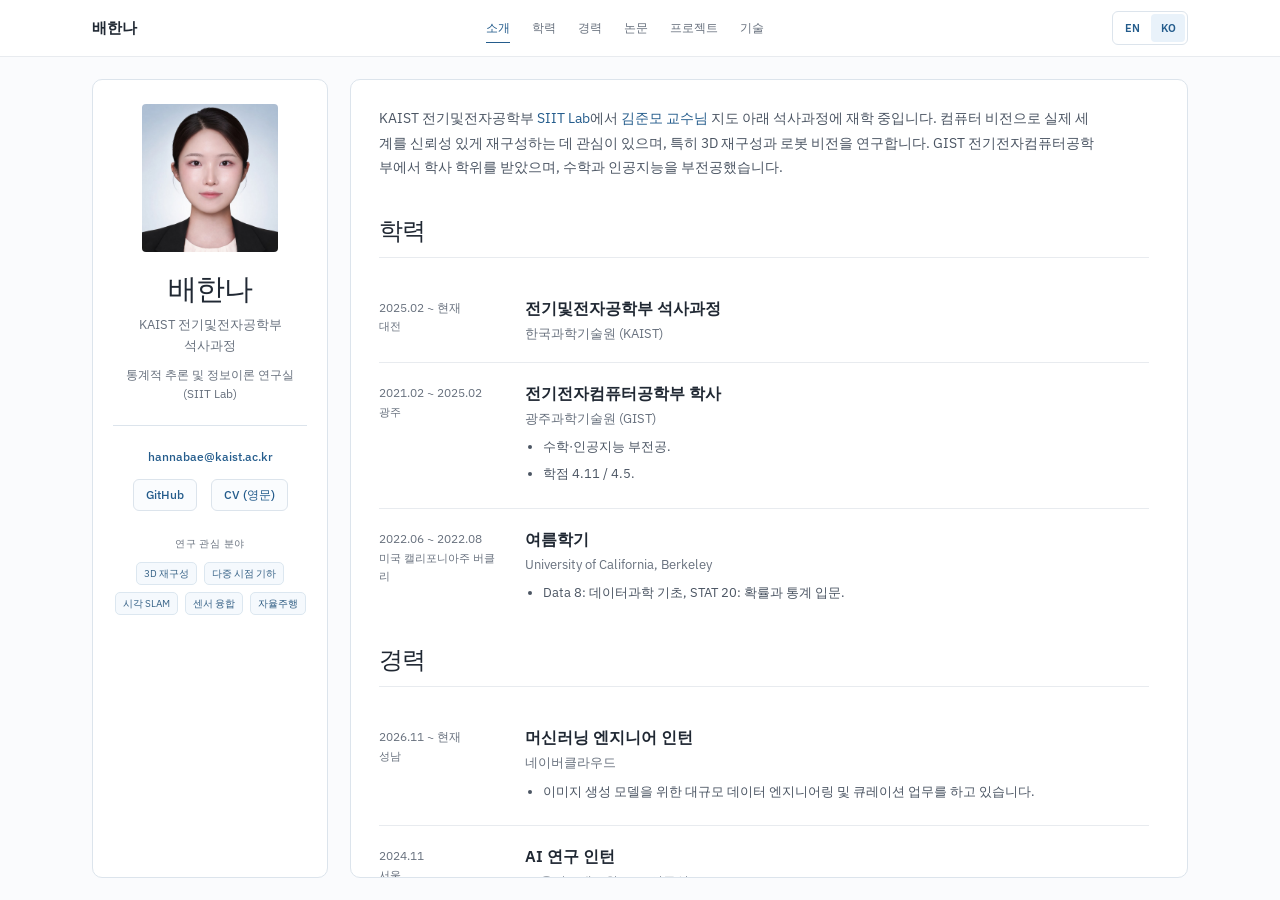
==== ko/index.html @ 18ac279f "Add Korean portfolio and English–Korean language switch" ====
<!doctype html>
<html lang="ko">
<head>
<meta charset="utf-8" />
<meta name="viewport" content="width=device-width, initial-scale=1" />
<title>배한나 | Hanna Bae</title>
<meta name="description" content="배한나는 KAIST 전기및전자공학부 석사과정에서 3D 비전, 기하 기반 인지, 3D 재구성, 시각 SLAM, 다중 시점 기하를 연구합니다." />
<meta name="theme-color" content="#ffffff" />
<meta property="og:title" content="배한나 | Hanna Bae" />
<meta property="og:description" content="KAIST 전기및전자공학부 석사과정. 3D 비전, 기하 기반 인지, 3D 재구성 및 시각 SLAM." />
<meta property="og:type" content="website" />
<meta property="og:url" content="https://hanna-bae.github.io/ko/" />
<meta property="og:image" content="https://hanna-bae.github.io/assets/profile.jpg" />
<link rel="icon" type="image/png" href="../assets/ggyu-avatar.png?v=1" />
<link rel="preconnect" href="https://fonts.googleapis.com" />
<link rel="preconnect" href="https://fonts.gstatic.com" crossorigin />
<link href="https://fonts.googleapis.com/css2?family=Fraunces:opsz,wght@9..144,400;9..144,500;9..144,600&family=IBM+Plex+Mono:wght@400;500&family=IBM+Plex+Sans:ital,wght@0,400;0,500;0,600;1,400&display=swap" rel="stylesheet" />
<link rel="stylesheet" href="../style.css?v=13" />
<link rel="alternate" hreflang="en" href="https://hanna-bae.github.io/" />
<link rel="alternate" hreflang="ko" href="https://hanna-bae.github.io/ko/" />
<link rel="alternate" hreflang="x-default" href="https://hanna-bae.github.io/" />
</head>
<body>

<a class="skip-link" href="#main">본문으로 건너뛰기</a>

<header class="topbar">
  <div class="shell topbar-inner">
    <a class="brand" href="#top">배한나</a>
    <nav class="nav" aria-label="페이지 내 탐색">
      <a href="#about">소개</a>
      <a href="#education">학력</a>
      <a href="#experience">경력</a>
      <a href="#publications">논문</a>
      <a href="#projects">프로젝트</a>
      <a href="#skills">기술</a>
    </nav>
    <nav class="language-switch" aria-label="언어 선택">
      <a href="../" hreflang="en" lang="en" aria-label="English">EN</a>
      <span lang="ko" aria-current="page" aria-label="한국어">KO</span>
    </nav>
  </div>
</header>

<div class="shell layout" id="top">

  <aside class="profile" aria-labelledby="profile-name">
    <img class="portrait" src="../assets/profile.jpg" alt="배한나 프로필 사진" width="800" height="800" />
    <div class="profile-copy">
      <h1 id="profile-name">배한나</h1>
      <p class="role">KAIST 전기및전자공학부<br /> 석사과정</p>
      <p class="lab">통계적 추론 및 정보이론 연구실 (SIIT Lab)</p>
      <ul class="contact" aria-label="연락처 및 프로필 링크">
        <li class="email"><a href="mailto:hannabae@kaist.ac.kr">hannabae@kaist.ac.kr</a></li>
        <li><a href="https://github.com/hanna-bae" target="_blank" rel="noopener noreferrer">GitHub</a></li>
        <li><a href="../assets/CV_Hanna_Bae.pdf" target="_blank" rel="noopener noreferrer">CV (영문)</a></li>
      </ul>
      <h2 class="keyword-label">연구 관심 분야</h2>
      <ul class="tags" aria-label="연구 관심 분야">
        <li>3D 재구성</li><li>다중 시점 기하</li><li>시각 SLAM</li><li>센서 융합</li><li>자율주행</li>
      </ul>
    </div>
  </aside>
  <main class="content" id="main" tabindex="0" aria-label="연구 포트폴리오">
    <section id="about" class="section first" aria-label="소개">
      <div class="bio"><p>KAIST 전기및전자공학부 <a href="https://siit.kaist.ac.kr/" target="_blank" rel="noopener noreferrer">SIIT Lab</a>에서 <a href="https://scholar.google.com/citations?hl=ko&amp;user=GdQtWNQAAAAJ" target="_blank" rel="noopener noreferrer">김준모 교수님</a> 지도 아래 석사과정에 재학 중입니다. 컴퓨터 비전으로 실제 세계를 신뢰성 있게 재구성하는 데 관심이 있으며, 특히 3D 재구성과 로봇 비전을 연구합니다. GIST 전기전자컴퓨터공학부에서 학사 학위를 받았으며, 수학과 인공지능을 부전공했습니다.</p></div>
    </section>

    <section id="education" class="section">
      <h2 class="section-title">학력</h2>
      <article class="entry">
        <div class="entry-date">2025.02 ~ 현재<span class="place">대전</span></div>
        <div class="entry-body">
          <h3>전기및전자공학부 석사과정</h3>
          <p class="org">한국과학기술원 (KAIST)</p>
        </div>
      </article>
      <article class="entry">
        <div class="entry-date">2021.02 ~ 2025.02<span class="place">광주</span></div>
        <div class="entry-body">
          <h3>전기전자컴퓨터공학부 학사</h3>
          <p class="org">광주과학기술원 (GIST)</p>
          <ul class="bullets">
            <li>수학·인공지능 부전공.</li>
            <li>학점 4.11 / 4.5.</li>
          </ul>
        </div>
      </article>
      <article class="entry">
        <div class="entry-date">2022.06 ~ 2022.08<span class="place">미국 캘리포니아주 버클리</span></div>
        <div class="entry-body">
          <h3>여름학기</h3>
          <p class="org">University of California, Berkeley</p>
          <ul class="bullets">
            <li>Data 8: 데이터과학 기초, STAT 20: 확률과 통계 입문.</li>
          </ul>
        </div>
      </article>
    </section>

    <section id="experience" class="section">
      <h2 class="section-title">경력</h2>
      <article class="entry">
        <div class="entry-date">2026.11 ~ 현재<span class="place">성남</span></div>
        <div class="entry-body">
          <h3>머신러닝 엔지니어 인턴</h3>
          <p class="org">네이버클라우드</p>
          <ul class="bullets">
            <li>이미지 생성 모델을 위한 대규모 데이터 엔지니어링 및 큐레이션 업무를 하고 있습니다.</li>
          </ul>
        </div>
      </article>
      <article class="entry">
        <div class="entry-date">2024.11<span class="place">서울</span></div>
        <div class="entry-body">
          <h3>AI 연구 인턴</h3>
          <p class="org">CJ올리브네트웍스 AI 연구실</p>
          <ul class="bullets">
            <li>기본형·병합형·복합형 표를 대상으로 한국어 표 질의응답 데이터 13,200쌍을 구축하고, 표 구조에 따라 가장 효과적인 직렬화 방식이 달라짐을 확인했습니다. 이 연구를 제1저자 논문으로 게재했습니다.</li>
          </ul>
        </div>
      </article>
      <article class="entry">
        <div class="entry-date">2023.03 ~ 2024.06<span class="place">광주</span></div>
        <div class="entry-body">
          <h3>학부 연구 인턴</h3>
          <p class="org">GIST 자율컴퓨팅시스템 연구실 (ACSL)</p>
          <ul class="bullets">
            <li>모바일·엣지 환경의 3D 재구성과 SLAM 프런트엔드를 위한 밀집 대응점 추정 및 검출기 없는 특징점 매칭을 연구했습니다.</li>
            <li>TensorRT, ONNX, CoreML, TinyML 기반 배포 환경에서 정확도·지연시간·메모리 간의 균형을 살펴봤습니다.</li>
          </ul>
        </div>
      </article>
    </section>

    <section id="publications" class="section" aria-labelledby="publications-title">
      <div class="section-heading">
        <h2 class="section-title" id="publications-title">논문</h2>
      </div>
      <div class="publication-group" aria-labelledby="accepted-title">
        <h3 class="group-title" id="accepted-title">채택 및 게재 논문</h3>
        <ol class="pubs">
        <li class="pub" id="vggt-bridge">
          <div class="pub-body">
            <h4 lang="en"><a href="https://arxiv.org/abs/2610.06594" target="_blank" rel="noopener noreferrer">VGGT-Bridge: Beyond Sequential Pose Graphs via Coarse-Stride Skip Edges</a></h4>
            <p class="authors" lang="en">Sungjae Choi<sup>*</sup>, <strong>Hanna Bae<sup>*</sup></strong>, Sunghyun Baek, and Junmo Kim</p>
            <p class="contribution-note">* 공동 제1저자</p>
            <div class="publication-footer"><p class="venue">ACCV 2026 · 채택</p><div class="pub-links"><a href="https://arxiv.org/abs/2610.06594" target="_blank" rel="noopener noreferrer" aria-label="VGGT-Bridge: Beyond Sequential Pose Graphs via Coarse-Stride Skip Edges arXiv">arXiv <span aria-hidden="true">&#8599;</span></a><a href="https://arxiv.org/pdf/2610.06594" target="_blank" rel="noopener noreferrer" aria-label="VGGT-Bridge: Beyond Sequential Pose Graphs via Coarse-Stride Skip Edges PDF">PDF <span aria-hidden="true">&#8599;</span></a><a href="https://github.com/BeCow5X5/VGGT-Bridge" target="_blank" rel="noopener noreferrer" aria-label="VGGT-Bridge 코드">코드 <span aria-hidden="true">&#8599;</span></a></div></div>
          </div>
        </li>
        <li class="pub" id="table-qa">
          <div class="pub-body">
            <h4 lang="en"><a href="https://doi.org/10.14329/isr.2025.27.2.071" target="_blank" rel="noopener noreferrer">Analyzing the Effects of Table Preprocessing Methods on Korean Question-Answering Performance</a></h4>
            <p class="authors" lang="en"><strong>Hanna Bae</strong>, Sang-Huck Won, Jae-Hong Lee, Woo-Hyuk Jung, and Jihwan Woo</p>
            <div class="publication-footer"><p class="venue">Information Systems Review, 27(2), 71&ndash;87, 2025 · 게재 <span class="author-note">제1저자</span></p><div class="pub-links"><a href="https://doi.org/10.14329/isr.2025.27.2.071" target="_blank" rel="noopener noreferrer" aria-label="Analyzing the Effects of Table Preprocessing Methods on Korean Question-Answering Performance DOI">DOI <span aria-hidden="true">&#8599;</span></a><a href="https://www.kci.go.kr/kciportal/ci/sereArticleSearch/ciSereArtiView.kci?sereArticleSearchBean.artiId=ART003208010" target="_blank" rel="noopener noreferrer" aria-label="Analyzing the Effects of Table Preprocessing Methods on Korean Question-Answering Performance 학술지">학술지 <span aria-hidden="true">&#8599;</span></a></div></div>
          </div>
        </li>
        </ol>
      </div>
      <div class="publication-group" id="under-review" aria-labelledby="under-review-title">
        <h3 class="group-title" id="under-review-title">프리프린트 및 심사 중인 논문</h3>
        <ol class="pubs">
        <li class="pub" id="position-matters">
          <div class="pub-body">
            <h4 lang="en">Position Matters in the Overlap: Analyzing Chunk Alignment for Long-Sequence 3D Reconstruction</h4>
            <p class="authors" lang="en"><strong>Hanna Bae</strong>, Sojeong Song, Gyojin Han, Sungjae Choi, and Junmo Kim</p>
            <p class="venue">논문 원고 · 심사 중 <span class="author-note">제1저자</span></p>
          </div>
        </li>
        <li class="pub" id="dense-risk">
          <div class="pub-body">
            <h4 lang="en">Adaptive Dense Risk Prediction for Consistent Feed-Forward 3D Reconstruction</h4>
            <p class="authors" lang="en">Sojeong Song, <strong>Hanna Bae</strong>, Chang D. Yoo, and Junmo Kim</p>
            <p class="venue">논문 원고 · 심사 중</p>
          </div>
        </li>
        <li class="pub" id="info3r">
          <div class="pub-body">
            <h4 lang="en"><a href="https://arxiv.org/abs/2609.21938" target="_blank" rel="noopener noreferrer">Info3R: Information-Adaptive Test-Time Training for 3D Reconstruction</a></h4>
            <p class="authors" lang="en">Sunghyun Baek, <strong>Hanna Bae</strong>, Minchan Kwon, and Junmo Kim</p>
            <div class="publication-footer"><p class="venue">arXiv 프리프린트, 2026 · 심사 중</p><div class="pub-links"><a href="https://arxiv.org/abs/2609.21938" target="_blank" rel="noopener noreferrer" aria-label="Info3R: Information-Adaptive Test-Time Training for 3D Reconstruction arXiv">arXiv <span aria-hidden="true">&#8599;</span></a><a href="https://arxiv.org/pdf/2609.21938" target="_blank" rel="noopener noreferrer" aria-label="Info3R: Information-Adaptive Test-Time Training for 3D Reconstruction PDF">PDF <span aria-hidden="true">&#8599;</span></a></div></div>
          </div>
        </li>
        <li class="pub" id="vistags">
          <div class="pub-body">
            <h4 lang="en">VistaGS: Multi-View Geometry Foundation Priors for View-Consistent Few-Shot 3D Gaussian Splatting</h4>
            <p class="authors" lang="en">Sungjae Choi, Gyojin Han, <strong>Hanna Bae</strong>, and Junmo Kim</p>
            <p class="venue">논문 원고 · 심사 중</p>
          </div>
        </li>
        </ol>
      </div>
    </section>

    <section id="projects" class="section">
      <h2 class="section-title">프로젝트</h2>

      <article class="entry">
        <div class="entry-date">2025.09 ~ 2026.08<span class="place">대전</span></div>
        <div class="entry-body">
          <h3>SpecFusion: 카메라–레이더 기반 3D 객체 탐지</h3>
          <p class="org">한국연구재단 석사과정생 연구지원사업 · 단독 연구책임자</p>
          <p class="summary">전국 단위 공모에 단독 연구책임자로 선정되어 연구 설계부터 수행, 보고까지 맡았습니다. 레이더로 보강한 깊이 정보를 쓰는 BEV 초기 융합과, 의사 깊이 및 기하 사전 정보를 쓰는 후기 융합을 결합하는 구조를 설계하고 있습니다.</p>
        </div>
      </article>

      <article class="entry">
        <div class="entry-date">2026 ~ 현재<span class="place">대전</span></div>
        <div class="entry-body">
          <h3>물리적으로 일관된 4D 세계 생성</h3>
          <p class="org">한국연구재단 우수연구사업 핵심연구(유형 B) · 연구실 과제 주도</p>
          <p class="summary">물리적 일관성 제약을 만족하는 피드포워드 방식의 4D 장면 생성을 탐색하고 있습니다.</p>
        </div>
      </article>

      <article class="entry">
        <div class="entry-date">2026.03 ~ 현재<span class="place">대전</span></div>
        <div class="entry-body">
          <h3>문화 분야 한국어 개체명 인식 및 집단 공정성</h3>
          <p class="org">IITP AI 기술 활용 고도화 사업 · 연구실 과제 주도</p>
          <p class="summary">문화 분야 한국어 개체명 인식 데이터셋을 구축하고, 도메인 적응 재학습으로 개체명 F1을 개선했습니다. 집단별 성능 격차를 측정할 수 있도록 전체 말뭉치에 집단 속성도 주석으로 추가했습니다.</p>
        </div>
      </article>

      <article class="entry">
        <div class="entry-date">2026.04 ~ 2026.06<span class="place">대전</span></div>
        <div class="entry-body">
          <h3>형광–라만 멀티모달 AI 분석 엔진</h3>
          <p class="org">COMPA 첨단 연구장비 사업화 · KAIST 위탁과제</p>
          <p class="summary">참조 신호 없이 베이스라인을 추정하는 통계적 라만 잡음 제거 파이프라인을 구축했습니다. SAM 기반 관심 영역 추출을 활용한 딥러닝 형광 잡음 제거를 검증하고, 측정 조건 변화에 대응하도록 메타데이터를 입력으로 받는 어댑터를 설계했습니다.</p>
        </div>
      </article>

      <article class="entry">
        <div class="entry-date">2025<span class="place">대전</span></div>
        <div class="entry-body">
          <h3>OpenVINS–MASt3R 하이브리드 시각·관성 SLAM</h3>
          <p class="org">팀 프로젝트 · HILTI SLAM Challenge</p>
          <p class="summary">MSCKF에서 충분히 억제되지 않은 Z축 가속도계 잡음이 자세 추정을 왜곡하는 문제를 분석했습니다. IMU와 깊이 입력 게이팅, Hampel 중앙값 필터, MASt3R-SLAM 전역 보정을 결합했습니다.</p>
        </div>
      </article>

      <article class="entry">
        <div class="entry-date">2024<span class="place">광주</span></div>
        <div class="entry-body">
          <h3>SegMatching: 검출기 없는 특징점 매칭을 위한 의미 기반 필터링</h3>
          <p class="org">학사 졸업논문</p>
          <p class="summary">검출기 없는 매칭에서 자세 추정에 불리한 영역에 대응점이 집중되는 현상을 확인했습니다. 의미 분할 마스크와 클래스별 안정성 사전 정보로 대응점을 필터링해 MegaDepth-1500의 AUC를 개선했습니다.</p>
        </div>
      </article>
    </section>

<section id="skills" class="section">
      <h2 class="section-title">기술</h2>
      <dl class="skills">
        <dt>프로그래밍</dt>
        <dd>Python (PyTorch, NumPy, pandas, OpenCV), C++</dd>
        <dt>3D 비전</dt>
        <dd>3D 재구성, 시각 SLAM, 다중 시점 기하, 자세 추정, 밀집 대응점 추정, 궤적 평가, 3D 가우시안 스플래팅</dd>
        <dt>모델 배포</dt>
        <dd>TensorRT, ONNX, CoreML, TinyML, 모델 양자화 및 가지치기, 지연시간·메모리 프로파일링</dd>
        <dt>시스템</dt>
        <dd>Linux, Git, Docker / Conda, LaTeX</dd>
        <dt>언어</dt>
        <dd>한국어(모국어), 영어(TOEIC Speaking Intermediate High)</dd>
      </dl>
    </section>

    <footer class="footer">
      <p>최종 업데이트: 2026년 11월. &copy; <span id="year">2026</span> 배한나.</p>
    </footer>

  </main>
</div>

<script src="../script.js?v=7"></script>
</body>
</html>
---- style.css ----
/* Hanna Bae — laptop-first academic homepage, October 2026. */
:root { --ink:#202833; --soft:#4b5563; --muted:#68717e; --line:#e8ebef; --accent:#245c8c; --sans:"IBM Plex Sans",-apple-system,BlinkMacSystemFont,"Segoe UI",sans-serif; --display:"Fraunces",Georgia,serif; }
* { box-sizing:border-box; }
html { scroll-behavior:smooth; scroll-padding-top:82px; }
body { margin:0; background:#fff; color:var(--ink); font:15px/1.65 var(--sans); -webkit-font-smoothing:antialiased; }
a { color:var(--accent); text-decoration:none; text-underline-offset:3px; }
a:hover { text-decoration:underline; }
a:focus-visible { outline:2px solid var(--accent); outline-offset:4px; border-radius:2px; }
::selection { background:#e2edf7; }
.shell { width:min(100%,1024px); margin:0 auto; padding:0 32px; }
.skip-link { position:fixed; top:-80px; left:16px; z-index:100; background:#fff; padding:8px 16px; border:1px solid var(--accent); }
.skip-link:focus { top:12px; }
.topbar { position:sticky; top:0; z-index:10; background:rgba(255,255,255,.97); border-bottom:1px solid var(--line); }
.topbar-inner { display:flex; align-items:center; justify-content:space-between; gap:24px; height:56px; }
.brand { font-size:15px; font-weight:600; color:var(--ink); white-space:nowrap; }
.nav { display:flex; align-items:center; gap:22px; overflow-x:auto; scrollbar-width:none; }
.nav a { font-size:12px; padding:5px 0; color:var(--muted); white-space:nowrap; border-bottom:1px solid transparent; }
.nav a.active { color:var(--accent); border-color:var(--accent); }
.layout { padding-top:40px; padding-bottom:40px; }
.content { min-width:0; }.content:focus { outline:none; }
.profile { display:grid; grid-template-columns:132px minmax(0,1fr); gap:32px; align-items:start; padding-bottom:32px; }
.portrait { width:132px; height:152px; object-fit:cover; object-position:50% 20%; border-radius:4px; }
.profile-copy { min-width:0; }
.profile h1 { font-family:var(--display); font-size:34px; line-height:1.15; letter-spacing:-.03em; font-weight:500; margin:0 0 8px; }
.role { margin:0 0 12px; font-size:14px; color:var(--muted); }
.bio { max-width:720px; }.bio p { margin:0; color:var(--soft); font-size:15px; line-height:1.7; }
.contact { display:flex; flex-wrap:wrap; gap:20px; list-style:none; padding:0; margin:13px 0 0; }
.contact a { font-size:13px; font-weight:500; }
.section { padding-top:46px; }.section:first-of-type { padding-top:0; }
.section-title { font-family:var(--display); font-size:25px; line-height:1.25; font-weight:500; letter-spacing:-.025em; margin:0 0 20px; padding-bottom:11px; border-bottom:1px solid var(--line); }
.section-heading .section-title { margin-bottom:0; }
.publication-group { padding-top:17px; }.publication-group+.publication-group { padding-top:26px; }
.group-title { font-family:var(--sans); font-size:11px; line-height:1.4; letter-spacing:.08em; text-transform:uppercase; font-weight:500; color:var(--muted); margin:0 0 4px; }
.pubs { list-style:none; margin:0; padding:0; }
.pub { padding:16px 0 18px; border-bottom:1px solid var(--line); }
.pub:last-child { border:0; padding-bottom:0; }
.pub-body h4 { font-family:var(--sans); font-size:18px; font-weight:600; line-height:1.4; letter-spacing:-.012em; margin:0 0 6px; }
.pub-body h4 a { color:var(--accent); }
.authors { margin:0; color:var(--soft); font-size:13px; line-height:1.65; }
.authors strong { color:var(--ink); font-weight:600; }
sup { font-size:.75em; line-height:0; }
.contribution-note { margin:2px 0 0; color:var(--muted); font-size:11px; line-height:1.5; }
.publication-footer { display:flex; flex-wrap:wrap; align-items:baseline; gap:3px 18px; margin-top:5px; }
.venue { margin:5px 0 0; color:var(--muted); font-size:12px; line-height:1.6; }
.publication-footer .venue { margin:0; }
.author-note { margin-left:8px; font-size:11px; }
.pub-links { display:flex; gap:14px; }
.pub-links a { font-size:12px; line-height:1.6; font-weight:500; }
.pub-links span { font-size:10px; }
.entry { display:grid; grid-template-columns:150px minmax(0,1fr); gap:26px; padding:18px 0; border-bottom:1px solid var(--line); }
.entry:last-of-type { border:0; padding-bottom:0; }
.entry-date { font-size:12px; color:var(--muted); font-variant-numeric:tabular-nums; padding-top:2px; }.place { display:block; font-size:11px; }
.entry-body h3 { margin:0 0 3px; font-size:16px; font-weight:600; line-height:1.5; }
.org { font-size:13px; color:var(--muted); margin:0; }
.summary,.bullets { color:var(--soft); font-size:13px; line-height:1.75; margin:7px 0 0; }.bullets { padding-left:18px; }.bullets li { margin-bottom:4px; }
.skills { display:grid; grid-template-columns:150px minmax(0,1fr); gap:0 26px; margin:0; }
.skills dt,.skills dd { padding:12px 0; border-bottom:1px solid var(--line); }
.skills dt { color:var(--muted); font-size:12px; }.skills dd { margin:0; font-size:13px; color:var(--soft); }.skills dt:last-of-type,.skills dd:last-of-type { border:0; }
.footer { border-top:1px solid var(--line); padding-top:18px; margin-top:42px; }.footer p { font-size:11px; color:var(--muted); margin:0; }
@media(min-width:1280px) { .shell { width:1024px; } }
@media(max-width:760px) {
 .shell { padding:0 24px; }.topbar-inner { height:auto; min-height:64px; flex-direction:column; align-items:stretch; gap:0; padding-top:8px; }.brand { align-self:flex-start; font-size:14px; }.nav { gap:22px; padding-bottom:6px; }.nav a { font-size:11px; }.layout { padding-top:28px; }.profile { grid-template-columns:100px minmax(0,1fr); gap:22px; padding-bottom:30px; }.portrait { width:100px; height:120px; }.profile h1 { font-size:30px; }.role { font-size:12px; }.bio p { font-size:14px; }.pub-body h4 { font-size:17px; }.section { padding-top:36px; }.entry { grid-template-columns:120px minmax(0,1fr); gap:18px; }.skills { grid-template-columns:120px minmax(0,1fr); gap:0 18px; }
}
@media(max-width:480px) {
 .shell { padding:0 20px; }.profile { grid-template-columns:76px minmax(0,1fr); gap:18px; }.portrait { width:76px; height:92px; }.profile h1 { font-size:28px; }.role { font-size:12px; margin-bottom:10px; }.bio p { font-size:13px; }.contact { gap:18px; margin-top:10px; }.contact a { font-size:12px; }.section-title { font-size:24px; }.publication-footer { gap:5px 14px; }.authors { font-size:12px; }.entry { grid-template-columns:1fr; gap:4px; }.entry-date .place { display:inline; }.entry-date .place::before { content:" · "; }.skills { grid-template-columns:1fr; }.skills dt { border:0; padding-bottom:0; }.skills dd { padding-top:3px; }
}
@media(prefers-reduced-motion:reduce) { html { scroll-behavior:auto; } }
@media print { .topbar,.skip-link { display:none; }.layout { padding-top:0; }.pub,.entry { break-inside:avoid; } a { color:inherit; } }

/* Bordered desktop panes: profile stays put while the portfolio scrolls. */
:root { --panel-line:#dce4ec; }
body { height:100vh; height:100dvh; overflow:hidden; background:#fafbfd; }
.shell { width:min(100%,1160px); }
.layout { display:grid; grid-template-columns:236px minmax(0,1fr); gap:22px; height:calc(100vh - 57px); height:calc(100dvh - 57px); padding-top:22px; padding-bottom:22px; align-items:stretch; }
.profile,.content { border:1px solid var(--panel-line); border-radius:10px; background:#fff; }
.profile { display:flex; flex-direction:column; gap:0; padding:24px 20px; overflow-y:auto; scrollbar-width:thin; }
.portrait { width:136px; height:148px; margin-bottom:20px; }
.profile h1 { font-size:29px; margin-bottom:10px; }.profile .role { font-size:13px; line-height:1.6; margin-bottom:8px; }
.lab { font-size:12px; line-height:1.6; color:var(--muted); margin:0; }
.contact { gap:8px 18px; margin-top:18px; }.contact .email { flex-basis:100%; }.contact a { font-size:12px; overflow-wrap:anywhere; }
.keyword-label { font-family:var(--sans); font-size:10px; text-transform:uppercase; letter-spacing:.08em; font-weight:500; color:var(--muted); margin:25px 0 10px; }
.tags { display:flex; flex-wrap:wrap; gap:7px; list-style:none; padding:0; margin:0; }
.tags li { border:1px solid #dce7f0; border-radius:5px; padding:3px 7px; background:#f5f9fd; color:#356186; font-size:10px; line-height:1.5; }
.content { overflow-y:auto; overscroll-behavior-y:contain; scrollbar-gutter:stable; scrollbar-width:thin; padding:26px 28px; scroll-behavior:smooth; scroll-padding-top:24px; }
.content:focus-visible { outline:2px solid var(--accent); outline-offset:3px; }
.section { padding-top:36px; }.section.first { padding-top:0; }.bio p { font-size:14px; line-height:1.75; }
#publications { padding-top:28px; }.section-title { font-size:24px; }.pub-body h4 { font-size:17px; }.authors { font-size:13px; }.publication-group+.publication-group { padding-top:24px; }
.entry { grid-template-columns:126px minmax(0,1fr); gap:20px; }.skills { grid-template-columns:126px minmax(0,1fr); gap:0 20px; }
@media(min-width:1280px) { .shell { width:1160px; } }
@media(max-width:1000px) and (min-width:821px) { .shell { padding-left:22px; padding-right:22px; }.layout { grid-template-columns:210px minmax(0,1fr); gap:16px; }.profile { padding:22px 17px; }.content { padding:24px; }.entry { grid-template-columns:1fr; gap:4px; } }
@media(max-width:820px) {
 body { height:auto; overflow:visible; }.shell { width:100%; padding-left:22px; padding-right:22px; }.layout { display:block; height:auto; padding-top:22px; padding-bottom:28px; }
 .profile { display:grid; grid-template-columns:100px minmax(0,1fr); gap:22px; padding:22px; overflow:visible; margin-bottom:18px; }.portrait { width:100px; height:120px; margin:0; }.profile h1 { font-size:28px; }.profile .role br { display:none; }.profile .role br::after { content:" · "; }.lab br { display:none; }.contact { margin-top:10px; }.contact .email { flex-basis:auto; }.keyword-label { margin-top:15px; }.tags { gap:6px; }.content { overflow:visible; height:auto; padding:24px; scroll-padding-top:0; }.content .section { scroll-margin-top:90px; }
 .entry { grid-template-columns:1fr; gap:4px; }.skills { grid-template-columns:1fr; }.skills dt { border:0; padding-bottom:0; }.skills dd { padding-top:3px; }
}
@media(max-width:480px) { .shell { padding-left:14px; padding-right:14px; }.profile { grid-template-columns:72px minmax(0,1fr); gap:16px; padding:18px; }.portrait { width:72px; height:88px; }.profile h1 { font-size:26px; }.profile .role { font-size:12px; }.lab { font-size:11px; }.tags li { font-size:9px; }.content { padding:22px 18px; }.pub-body h4 { font-size:16px; }.authors { font-size:12px; } }
@media(prefers-reduced-motion:reduce) { .content { scroll-behavior:auto; } }
@media print { body { height:auto; overflow:visible; background:white; }.layout { display:block; height:auto; }.profile,.content { border:0; overflow:visible; }.profile { display:none; } }

/* Center only the desktop profile identity shown in the requested crop. */
@media(min-width:821px) {
 .profile > .portrait { align-self:center; }
 .profile-copy { width:100%; }
 .profile-copy > h1, .profile-copy > .role, .profile-copy > .lab { text-align:center; }
}

/* Keep profile contacts and research interests balanced beneath the identity. */
.profile-copy { text-align:center; }
.profile .contact { justify-content:center; border-top:1px solid var(--panel-line); padding-top:18px; margin-top:22px; gap:10px 14px; }
.profile .contact .email { flex-basis:100%; }
.profile .contact li:not(.email) a { display:inline-block; padding:5px 12px; border:1px solid var(--panel-line); border-radius:6px; background:#fafcfe; }
.profile .tags { justify-content:center; }

/* Language selector stays visible when the section links scroll on mobile. */
.language-switch { display:flex; align-items:center; gap:2px; flex:none; border:1px solid var(--panel-line); border-radius:6px; padding:2px; }
.language-switch > * { display:grid; place-items:center; min-width:34px; min-height:28px; padding:2px 6px; border-radius:4px; font-size:11px; font-weight:600; line-height:1; }
.language-switch [aria-current] { background:#e9f2fa; color:var(--accent); }
@media(max-width:760px) {
 .topbar-inner { display:grid; grid-template-columns:minmax(0,1fr) auto; align-items:center; row-gap:2px; }
 .topbar-inner .brand { grid-column:1; grid-row:1; align-self:center; }
 .topbar-inner .language-switch { grid-column:2; grid-row:1; }
 .topbar-inner .nav { grid-column:1 / -1; grid-row:2; }
}
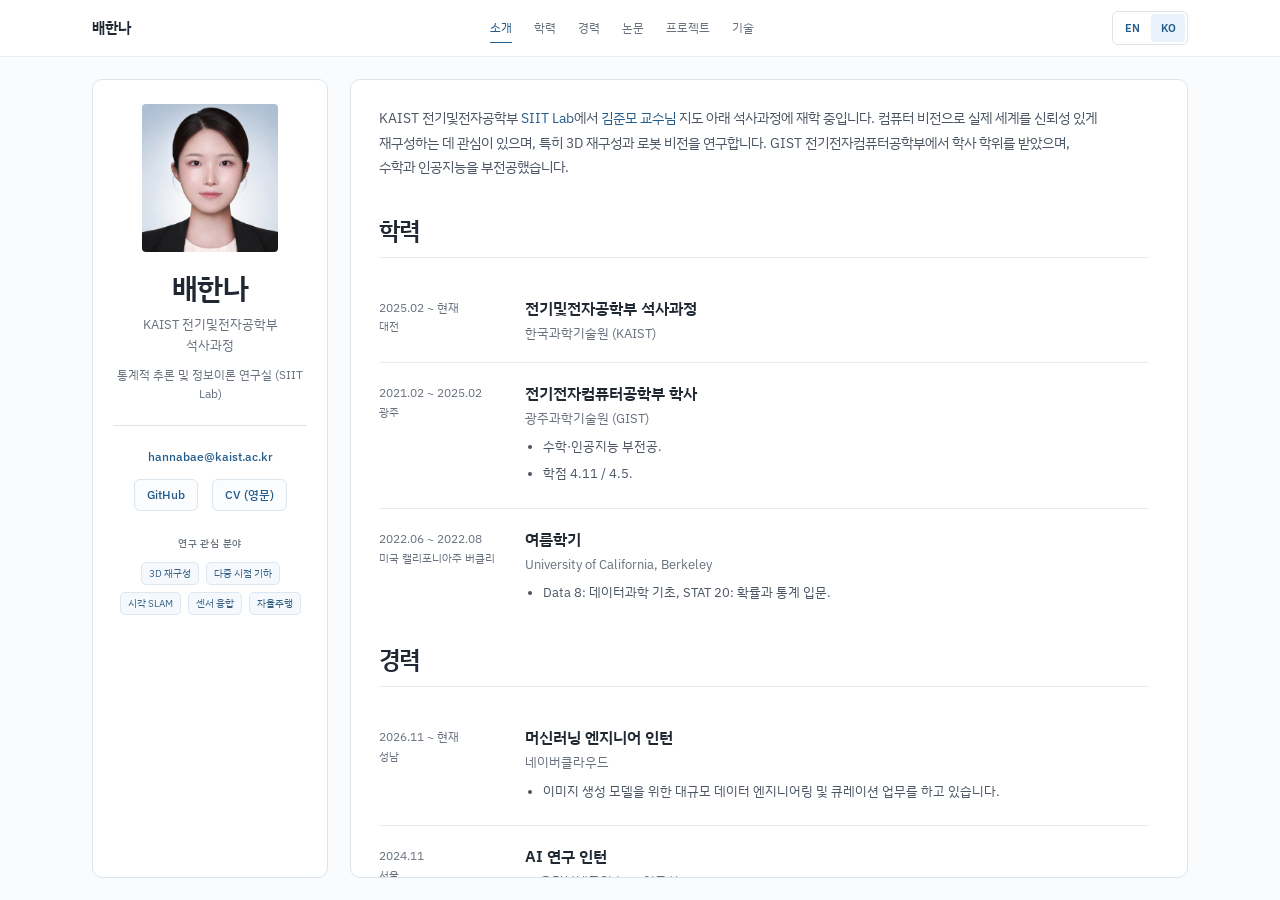
==== commit 4394e929: "Match Korean typography to the Plex homepage style" ====
--- a/ko/index.html
+++ b/ko/index.html
@@ -15,7 +15,16 @@
 <link rel="preconnect" href="https://fonts.googleapis.com" />
 <link rel="preconnect" href="https://fonts.gstatic.com" crossorigin />
 <link href="https://fonts.googleapis.com/css2?family=Fraunces:opsz,wght@9..144,400;9..144,500;9..144,600&family=IBM+Plex+Mono:wght@400;500&family=IBM+Plex+Sans:ital,wght@0,400;0,500;0,600;1,400&display=swap" rel="stylesheet" />
+<link rel="stylesheet" href="https://fonts.googleapis.com/css2?family=IBM+Plex+Sans+KR:wght@400;500;600&amp;display=swap" />
 <link rel="stylesheet" href="../style.css?v=13" />
+<style>
+  :root[lang="ko"] {
+    --sans: "IBM Plex Sans", "IBM Plex Sans KR", -apple-system, BlinkMacSystemFont, "Apple SD Gothic Neo", "Malgun Gothic", sans-serif;
+    --display: "Fraunces", "IBM Plex Sans KR", Georgia, "Apple SD Gothic Neo", "Malgun Gothic", serif;
+  }
+  [lang="ko"] .profile h1, [lang="ko"] .section-title { font-weight: 600; }
+  [lang="ko"] .bio, [lang="ko"] .entry-body { word-break: keep-all; overflow-wrap: anywhere; }
+</style>
 <link rel="alternate" hreflang="en" href="https://hanna-bae.github.io/" />
 <link rel="alternate" hreflang="ko" href="https://hanna-bae.github.io/ko/" />
 <link rel="alternate" hreflang="x-default" href="https://hanna-bae.github.io/" />
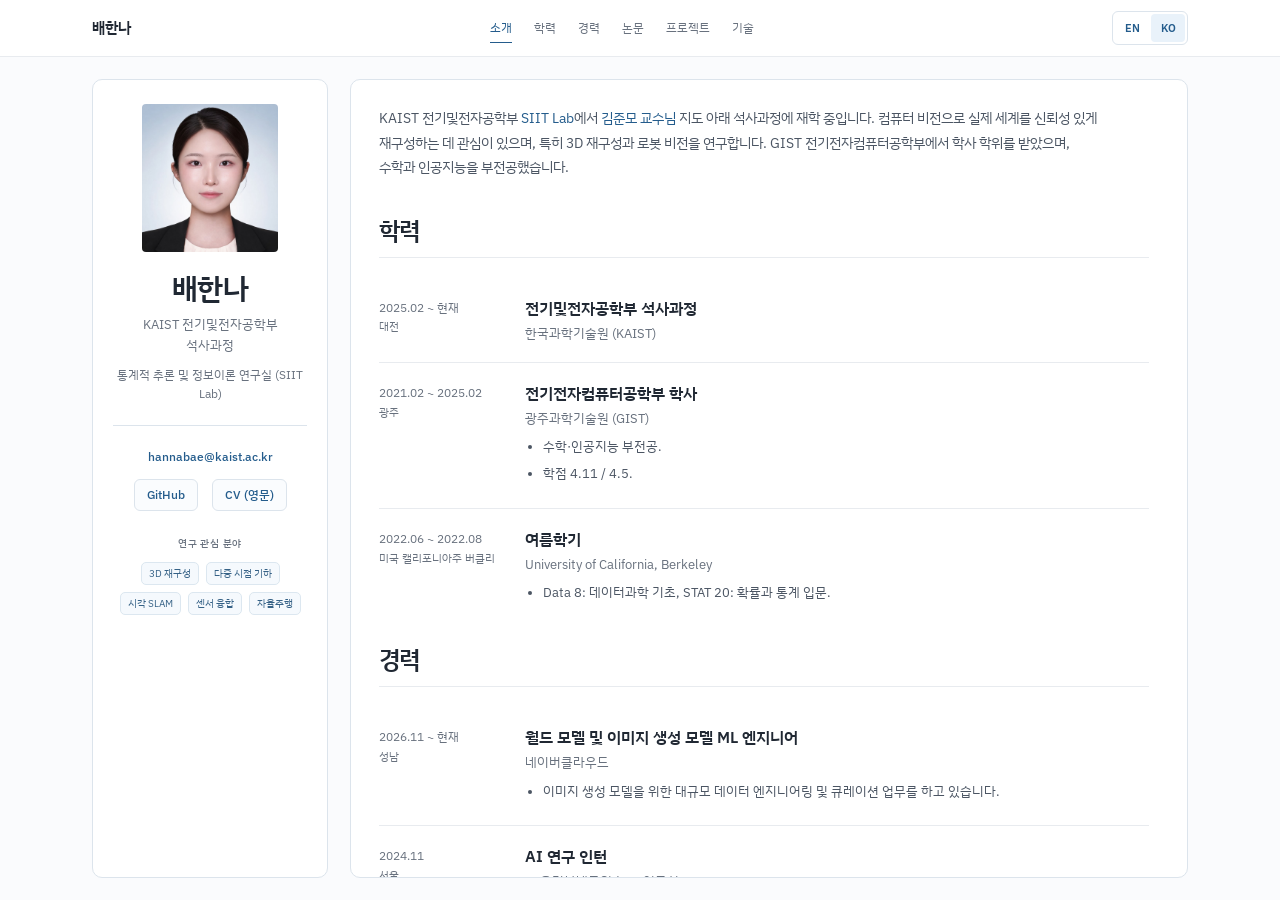
==== commit dfdb2d12: "Update NAVER Cloud role title (KO)" ====
--- a/ko/index.html
+++ b/ko/index.html
@@ -112,7 +112,7 @@
       <article class="entry">
         <div class="entry-date">2026.11 ~ 현재<span class="place">성남</span></div>
         <div class="entry-body">
-          <h3>머신러닝 엔지니어 인턴</h3>
+          <h3>월드 모델 및 이미지 생성 모델 ML 엔지니어</h3>
           <p class="org">네이버클라우드</p>
           <ul class="bullets">
             <li>이미지 생성 모델을 위한 대규모 데이터 엔지니어링 및 큐레이션 업무를 하고 있습니다.</li>
